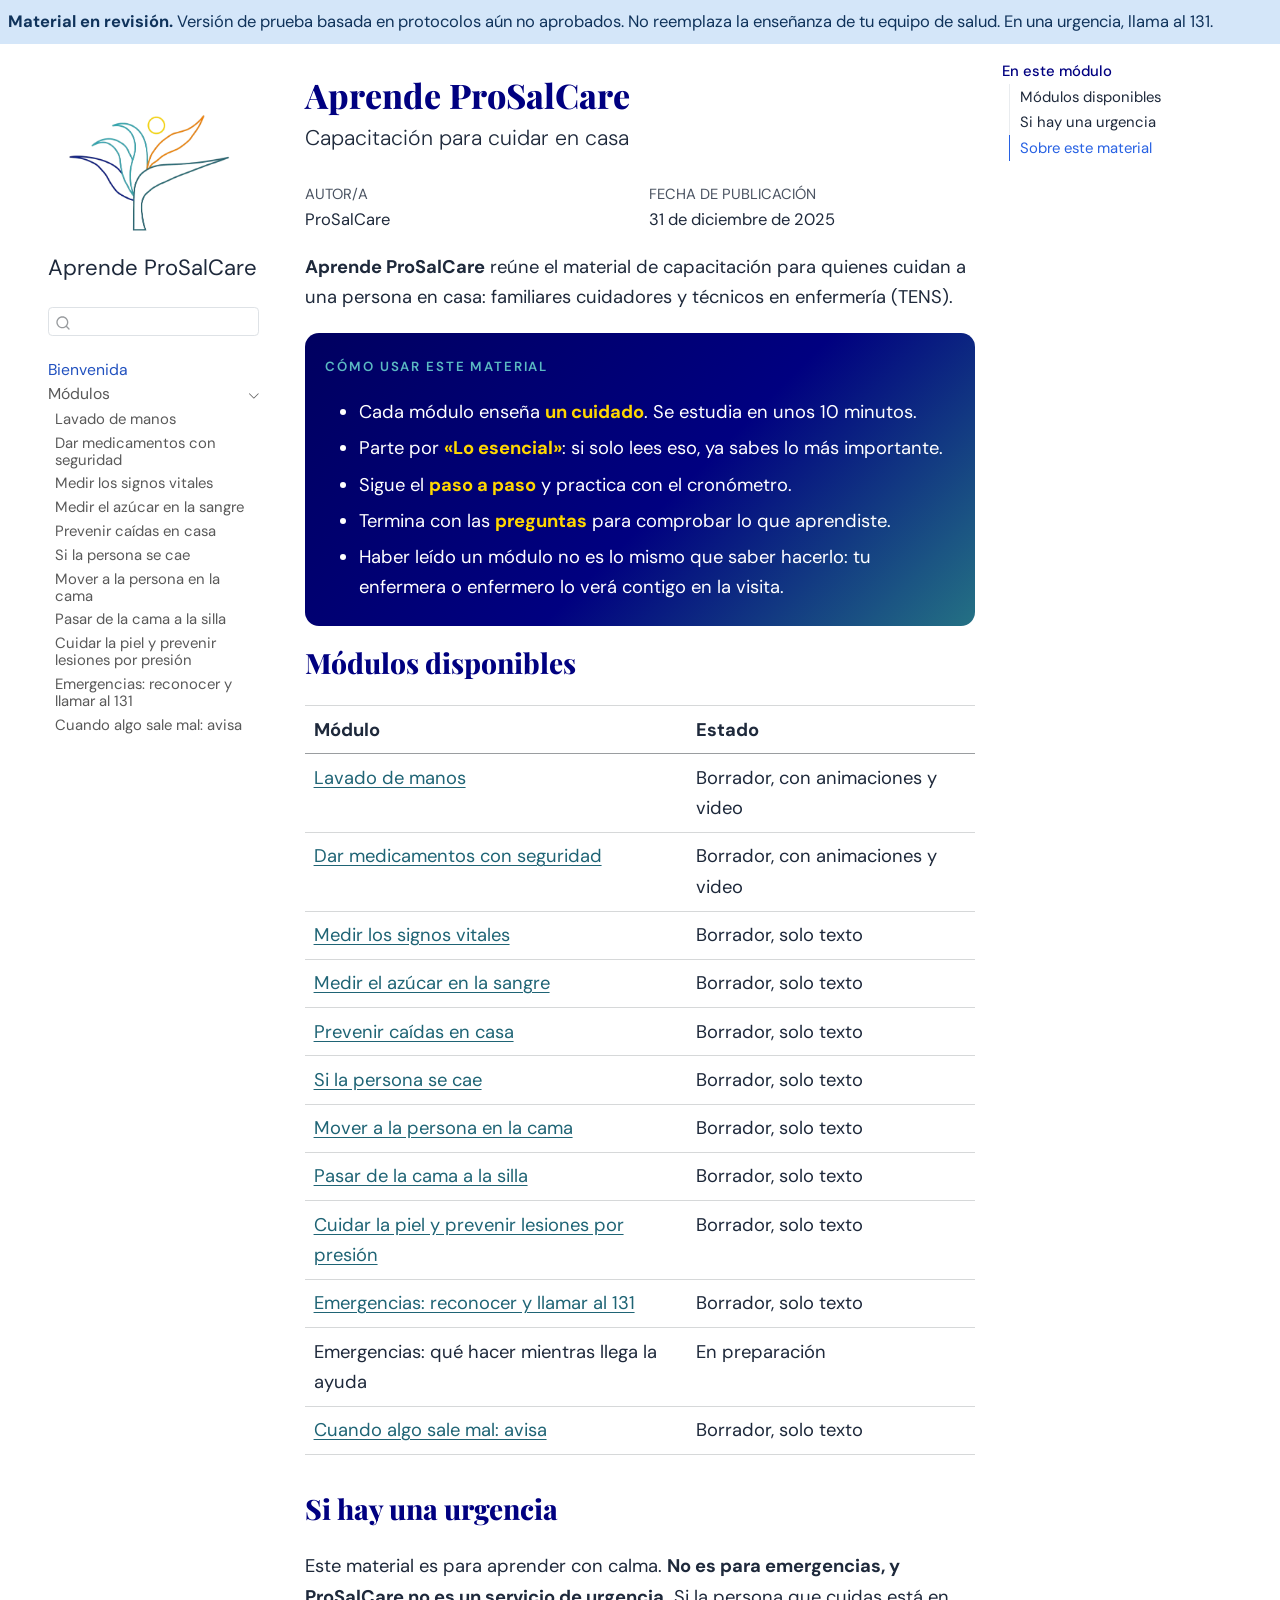
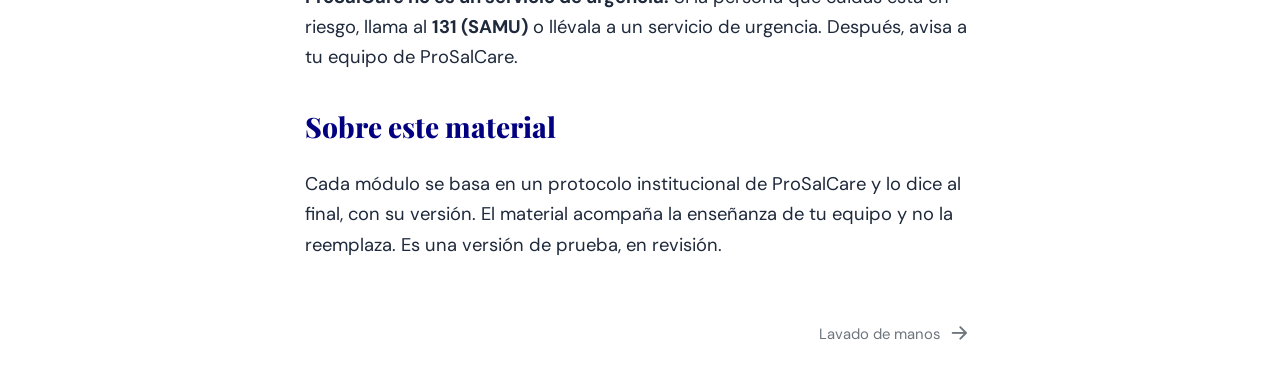
==== docs/index.html @ 7255e44d "Aprende ProSalCare: versión de prueba del sitio de capacitación Co-Authored-By: Claude Fable 5.2 <no" ====
<!DOCTYPE html>
<html xmlns="http://www.w3.org/1999/xhtml" lang="es" xml:lang="es"><head>

<meta charset="utf-8">
<meta name="generator" content="quarto-1.11.9">

<meta name="viewport" content="width=device-width, initial-scale=1.0, user-scalable=yes">

<meta name="author" content="ProSalCare">

<title>Aprende ProSalCare</title>
<style>
/* Default styles provided by pandoc.
** See https://pandoc.org/MANUAL.html#variables-for-html for config info.
*/
span.smallcaps{font-variant: small-caps;}
div.columns{display: flex; gap: 1.5em;}
div.column{flex: auto;}
@media screen {
div.columns{gap: min(4vw, 1.5em);}
div.column{overflow-x: auto;}
}
div.hanging-indent{margin-left: 1.5em; text-indent: -1.5em;}
ul.task-list{list-style: none;}
ul.task-list li input[type="checkbox"] {
  width: 0.8em;
  margin: 0 0.8em 0.2em -1em; /* quarto-specific, see https://github.com/quarto-dev/quarto-cli/issues/4556 */ 
  vertical-align: middle;
}
</style>


<script src="site_libs/quarto-nav/quarto-nav.js"></script>
<script src="site_libs/quarto-nav/headroom.min.js"></script>
<script src="site_libs/clipboard/clipboard.min.js"></script>
<script src="site_libs/quarto-search/autocomplete.umd.js"></script>
<script src="site_libs/quarto-search/fuse.min.js"></script>
<script src="site_libs/quarto-search/quarto-search.js"></script>
<meta name="quarto:offset" content="./">
<link href="./modulos/higiene-de-manos.html" rel="next">
<link href="./assets/logo-icon.png" rel="icon" type="image/png">
<script src="site_libs/quarto-html/quarto.js" type="module"></script>
<script src="site_libs/quarto-html/tabsets/tabsets.js" type="module"></script>
<script src="site_libs/quarto-html/scrollable-regions/scrollable-regions.js" type="module"></script>
<script src="site_libs/quarto-html/popper.min.js"></script>
<script src="site_libs/quarto-html/tippy.umd.min.js"></script>
<script src="site_libs/quarto-html/anchor.min.js"></script>
<link href="site_libs/quarto-html/tippy.css" rel="stylesheet">
<link href="site_libs/quarto-html/quarto-syntax-highlighting-63b5708e65d6cd79cd7618c58d0c21e7.css" rel="stylesheet" id="quarto-text-highlighting-styles">
<script src="site_libs/bootstrap/bootstrap.min.js"></script>
<link href="site_libs/bootstrap/bootstrap-icons.css" rel="stylesheet">
<link href="site_libs/bootstrap/bootstrap-01a495efc5497ac6e3f5457e7ed18e65.min.css" rel="stylesheet" append-hash="true" id="quarto-bootstrap" data-mode="light">
<script id="quarto-search-options" type="application/json">{
  "location": "sidebar",
  "copy-button": false,
  "collapse-after": 3,
  "panel-placement": "start",
  "type": "textbox",
  "limit": 50,
  "keyboard-shortcut": [
    "f",
    "/",
    "s"
  ],
  "show-item-context": false,
  "language": {
    "search-no-results-text": "No se han encontrado resultados",
    "search-matching-documents-text": "documentos encontrados",
    "search-copy-link-title": "Copiar el enlace en la búsqueda",
    "search-hide-matches-text": "Ocultar resultados adicionales",
    "search-more-match-text": "resultado adicional en este documento",
    "search-more-matches-text": "resultados adicionales en este documento",
    "search-clear-button-title": "Borrar",
    "search-text-placeholder": "",
    "search-detached-cancel-button-title": "Cancelar",
    "search-submit-button-title": "Enviar",
    "search-label": "Buscar"
  }
}</script>
<meta name="robots" content="noindex, nofollow">
<link rel="preconnect" href="https://fonts.googleapis.com">
<link rel="preconnect" href="https://fonts.gstatic.com" crossorigin="">
<link rel="stylesheet" href="https://fonts.googleapis.com/css2?family=DM+Sans:opsz,wght@9..40,400;9..40,500;9..40,600;9..40,700&amp;family=Playfair+Display:wght@700;800&amp;display=swap">


<link rel="stylesheet" href="assets/prosalcare.css">
</head>

<body class="nav-sidebar floating quarto-light"><a id="quarto-skip-link" class="visually-hidden-focusable" href="#quarto-document-content">Saltar al contenido principal</a>

<div id="quarto-search-results"></div>
  <header id="quarto-header" class="headroom fixed-top">
  <nav class="quarto-secondary-nav" aria-label="Barra de herramientas">
    <div class="container-fluid d-flex">
      <button type="button" class="quarto-btn-toggle btn" data-bs-toggle="collapse" role="button" data-bs-target=".quarto-sidebar-collapse-item" aria-controls="quarto-sidebar" aria-expanded="false" aria-label="Alternar barra lateral" onclick="if (window.quartoToggleHeadroom) { window.quartoToggleHeadroom(); }">
        <i class="bi bi-layout-text-sidebar-reverse"></i>
      </button>
        <nav class="quarto-page-breadcrumbs" aria-label="Hilo de Ariadna"><ol class="breadcrumb"><li class="breadcrumb-item"><a href="./index.html"><span class="chapter-title">Bienvenida</span></a></li></ol></nav>
        <a class="flex-grow-1" data-bs-toggle="collapse" data-bs-target=".quarto-sidebar-collapse-item" onclick="if (window.quartoToggleHeadroom) { window.quartoToggleHeadroom(); }">      
        </a>
      <button type="button" class="btn quarto-search-button" aria-label="Buscar" onclick="window.quartoOpenSearch();">
        <i class="bi bi-search"></i>
      </button>
    </div>
  </nav>
  <div id="quarto-announcement" data-announcement-id="cbdb576a64ece2369ca439e6d341a6ba" class="alert alert-primary hidden"><div class="quarto-announcement-content">
<p><strong>Material en revisión.</strong> Versión de prueba basada en protocolos aún no aprobados. No reemplaza la enseñanza de tu equipo de salud. En una urgencia, llama al 131.</p>
</div></div>
</header>
<!-- content -->
<div id="quarto-content" class="quarto-container page-columns page-rows-contents page-layout-article">
<!-- sidebar -->
  <nav id="quarto-sidebar" class="sidebar collapse collapse-horizontal quarto-sidebar-collapse-item sidebar-navigation floating overflow-auto" aria-label="Sitio web">
    <div class="pt-lg-2 mt-2 text-left sidebar-header sidebar-header-stacked">
      <a href="./index.html" class="sidebar-logo-link">
      <img src="./assets/logo-icon.png" alt="" class="sidebar-logo light-content py-0 d-lg-inline d-none">
      <img src="./assets/logo-icon.png" alt="" class="sidebar-logo dark-content py-0 d-lg-inline d-none">
      </a>
    <div class="sidebar-title mb-0 py-0">
      <a href="./">Aprende ProSalCare</a> 
    </div>
      </div>
        <div class="mt-2 flex-shrink-0 align-items-center">
        <div class="sidebar-search">
        <div id="quarto-search" class="" title="Buscar"></div>
        </div>
        </div>
    <div class="sidebar-menu-container"> 
    <ul class="list-unstyled mt-1">
        <li class="sidebar-item">
  <div class="sidebar-item-container"> 
  <a href="./index.html" class="sidebar-item-text sidebar-link active"><span class="chapter-title">Bienvenida</span></a>
  </div>
</li>
        <li class="sidebar-item sidebar-item-section">
      <div class="sidebar-item-container"> 
            <button type="button" class="sidebar-item-text sidebar-item-toggle sidebar-link text-start" data-bs-toggle="collapse" data-bs-target="#quarto-sidebar-section-1" aria-controls="quarto-sidebar-section-1" aria-expanded="true">
 <span class="menu-text" id="quarto-sidebar-section-1-label">Módulos</span><i class="bi bi-chevron-right" aria-hidden="true"></i></button>
      </div>
      <ul id="quarto-sidebar-section-1" aria-labelledby="quarto-sidebar-section-1-label" class="collapse list-unstyled sidebar-section depth1 show">  
          <li class="sidebar-item">
  <div class="sidebar-item-container"> 
  <a href="./modulos/higiene-de-manos.html" class="sidebar-item-text sidebar-link"><span class="chapter-title">Lavado de manos</span></a>
  </div>
</li>
          <li class="sidebar-item">
  <div class="sidebar-item-container"> 
  <a href="./modulos/medicamentos.html" class="sidebar-item-text sidebar-link"><span class="chapter-title">Dar medicamentos con seguridad</span></a>
  </div>
</li>
          <li class="sidebar-item">
  <div class="sidebar-item-container"> 
  <a href="./modulos/signos-vitales-1.html" class="sidebar-item-text sidebar-link"><span class="chapter-title">Medir los signos vitales</span></a>
  </div>
</li>
          <li class="sidebar-item">
  <div class="sidebar-item-container"> 
  <a href="./modulos/signos-vitales-2.html" class="sidebar-item-text sidebar-link"><span class="chapter-title">Medir el azúcar en la sangre</span></a>
  </div>
</li>
          <li class="sidebar-item">
  <div class="sidebar-item-container"> 
  <a href="./modulos/prevencion-de-caidas-1.html" class="sidebar-item-text sidebar-link"><span class="chapter-title">Prevenir caídas en casa</span></a>
  </div>
</li>
          <li class="sidebar-item">
  <div class="sidebar-item-container"> 
  <a href="./modulos/prevencion-de-caidas-2.html" class="sidebar-item-text sidebar-link"><span class="chapter-title">Si la persona se cae</span></a>
  </div>
</li>
          <li class="sidebar-item">
  <div class="sidebar-item-container"> 
  <a href="./modulos/movilizacion-y-transferencia-1.html" class="sidebar-item-text sidebar-link"><span class="chapter-title">Mover a la persona en la cama</span></a>
  </div>
</li>
          <li class="sidebar-item">
  <div class="sidebar-item-container"> 
  <a href="./modulos/movilizacion-y-transferencia-2.html" class="sidebar-item-text sidebar-link"><span class="chapter-title">Pasar de la cama a la silla</span></a>
  </div>
</li>
          <li class="sidebar-item">
  <div class="sidebar-item-container"> 
  <a href="./modulos/cuidado-de-la-piel.html" class="sidebar-item-text sidebar-link"><span class="chapter-title">Cuidar la piel y prevenir lesiones por presión</span></a>
  </div>
</li>
          <li class="sidebar-item">
  <div class="sidebar-item-container"> 
  <a href="./modulos/emergencia-y-rescate-1.html" class="sidebar-item-text sidebar-link"><span class="chapter-title">Emergencias: reconocer y llamar al 131</span></a>
  </div>
</li>
          <li class="sidebar-item">
  <div class="sidebar-item-container"> 
  <a href="./modulos/eventos-adversos.html" class="sidebar-item-text sidebar-link"><span class="chapter-title">Cuando algo sale mal: avisa</span></a>
  </div>
</li>
      </ul>
  </li>
    </ul>
    </div>
</nav>
<div id="quarto-sidebar-glass" class="quarto-sidebar-collapse-item" data-bs-toggle="collapse" data-bs-target=".quarto-sidebar-collapse-item"></div>
<!-- margin-sidebar -->
    <div id="quarto-margin-sidebar" class="sidebar margin-sidebar">
        <nav id="TOC" role="doc-toc" aria-labelledby="toc-title" class="toc-active">
    <h2 id="toc-title">En este módulo</h2>
   
  <ul class="collapse">
  <li><a href="#módulos-disponibles" id="toc-módulos-disponibles" class="nav-link active" data-scroll-target="#módulos-disponibles">Módulos disponibles</a></li>
  <li><a href="#si-hay-una-urgencia" id="toc-si-hay-una-urgencia" class="nav-link" data-scroll-target="#si-hay-una-urgencia">Si hay una urgencia</a></li>
  <li><a href="#sobre-este-material" id="toc-sobre-este-material" class="nav-link" data-scroll-target="#sobre-este-material">Sobre este material</a></li>
  </ul>
</nav>
    </div>
<!-- main -->
<main class="content" id="quarto-document-content" tabindex="-1">

<header id="title-block-header" class="quarto-title-block default">
<div class="quarto-title">
<h1 class="title">Aprende ProSalCare</h1>
<p class="subtitle lead">Capacitación para cuidar en casa</p>
</div>



<div class="quarto-title-meta">

    <div>
    <div class="quarto-title-meta-heading">Autor/a</div>
    <div class="quarto-title-meta-contents">
             <p>ProSalCare </p>
          </div>
  </div>
    
    <div>
    <div class="quarto-title-meta-heading">Fecha de publicación</div>
    <div class="quarto-title-meta-contents">
      <p class="date">31 de diciembre de 2025</p>
    </div>
  </div>
  
    
  </div>
  


</header>


<p><strong>Aprende ProSalCare</strong> reúne el material de capacitación para quienes cuidan a una persona en casa: familiares cuidadores y técnicos en enfermería (TENS).</p>
<div class="box esencial">
<p><span class="etiqueta">Cómo usar este material</span></p>
<ul>
<li>Cada módulo enseña <strong>un cuidado</strong>. Se estudia en unos 10 minutos.</li>
<li>Parte por <strong>«Lo esencial»</strong>: si solo lees eso, ya sabes lo más importante.</li>
<li>Sigue el <strong>paso a paso</strong> y practica con el cronómetro.</li>
<li>Termina con las <strong>preguntas</strong> para comprobar lo que aprendiste.</li>
<li>Haber leído un módulo no es lo mismo que saber hacerlo: tu enfermera o enfermero lo verá contigo en la visita.</li>
</ul>
</div>
<section id="módulos-disponibles" class="level2">
<h2 class="anchored" data-anchor-id="módulos-disponibles">Módulos disponibles</h2>
<table class="caption-top table">
<thead>
<tr class="header">
<th>Módulo</th>
<th>Estado</th>
</tr>
</thead>
<tbody>
<tr class="odd">
<td><a href="./modulos/higiene-de-manos.html">Lavado de manos</a></td>
<td>Borrador, con animaciones y video</td>
</tr>
<tr class="even">
<td><a href="./modulos/medicamentos.html">Dar medicamentos con seguridad</a></td>
<td>Borrador, con animaciones y video</td>
</tr>
<tr class="odd">
<td><a href="./modulos/signos-vitales-1.html">Medir los signos vitales</a></td>
<td>Borrador, solo texto</td>
</tr>
<tr class="even">
<td><a href="./modulos/signos-vitales-2.html">Medir el azúcar en la sangre</a></td>
<td>Borrador, solo texto</td>
</tr>
<tr class="odd">
<td><a href="./modulos/prevencion-de-caidas-1.html">Prevenir caídas en casa</a></td>
<td>Borrador, solo texto</td>
</tr>
<tr class="even">
<td><a href="./modulos/prevencion-de-caidas-2.html">Si la persona se cae</a></td>
<td>Borrador, solo texto</td>
</tr>
<tr class="odd">
<td><a href="./modulos/movilizacion-y-transferencia-1.html">Mover a la persona en la cama</a></td>
<td>Borrador, solo texto</td>
</tr>
<tr class="even">
<td><a href="./modulos/movilizacion-y-transferencia-2.html">Pasar de la cama a la silla</a></td>
<td>Borrador, solo texto</td>
</tr>
<tr class="odd">
<td><a href="./modulos/cuidado-de-la-piel.html">Cuidar la piel y prevenir lesiones por presión</a></td>
<td>Borrador, solo texto</td>
</tr>
<tr class="even">
<td><a href="./modulos/emergencia-y-rescate-1.html">Emergencias: reconocer y llamar al 131</a></td>
<td>Borrador, solo texto</td>
</tr>
<tr class="odd">
<td>Emergencias: qué hacer mientras llega la ayuda</td>
<td>En preparación</td>
</tr>
<tr class="even">
<td><a href="./modulos/eventos-adversos.html">Cuando algo sale mal: avisa</a></td>
<td>Borrador, solo texto</td>
</tr>
</tbody>
</table>
</section>
<section id="si-hay-una-urgencia" class="level2">
<h2 class="anchored" data-anchor-id="si-hay-una-urgencia">Si hay una urgencia</h2>
<p>Este material es para aprender con calma. <strong>No es para emergencias, y ProSalCare no es un servicio de urgencia.</strong> Si la persona que cuidas está en riesgo, llama al <strong>131 (SAMU)</strong> o llévala a un servicio de urgencia. Después, avisa a tu equipo de ProSalCare.</p>
</section>
<section id="sobre-este-material" class="level2">
<h2 class="anchored" data-anchor-id="sobre-este-material">Sobre este material</h2>
<p>Cada módulo se basa en un protocolo institucional de ProSalCare y lo dice al final, con su versión. El material acompaña la enseñanza de tu equipo y no la reemplaza. Es una versión de prueba, en revisión.</p>


</section>

</main> <!-- /main -->
<script id="quarto-html-after-body" type="application/javascript">
  window.document.addEventListener("DOMContentLoaded", function (event) {
    const icon = "";
    const anchorJS = new window.AnchorJS();
    anchorJS.options = {
      placement: 'right',
      icon: icon
    };
    anchorJS.add('.anchored');
    const isCodeAnnotation = (el) => {
      for (const clz of el.classList) {
        if (clz.startsWith('code-annotation-')) {                     
          return true;
        }
      }
      return false;
    }
    const onCopySuccess = function(e) {
      // button target
      const button = e.trigger;
      // don't keep focus
      button.blur();
      // flash "checked"
      button.classList.add('code-copy-button-checked');
      var currentTitle = button.getAttribute("title");
      button.setAttribute("title", "Copiado");
      let tooltip;
      if (window.bootstrap) {
        button.setAttribute("data-bs-toggle", "tooltip");
        button.setAttribute("data-bs-placement", "left");
        button.setAttribute("data-bs-title", "Copiado");
        tooltip = new bootstrap.Tooltip(button, 
          { trigger: "manual", 
            customClass: "code-copy-button-tooltip",
            offset: [0, -8]});
        tooltip.show();    
      }
      setTimeout(function() {
        if (tooltip) {
          tooltip.hide();
          button.removeAttribute("data-bs-title");
          button.removeAttribute("data-bs-toggle");
          button.removeAttribute("data-bs-placement");
        }
        button.setAttribute("title", currentTitle);
        button.classList.remove('code-copy-button-checked');
      }, 1000);
      // clear code selection
      e.clearSelection();
    }
    const getTextToCopy = function(trigger) {
      const outerScaffold = trigger.parentElement.cloneNode(true);
      const codeEl = outerScaffold.querySelector('code');
      for (const childEl of codeEl.children) {
        if (isCodeAnnotation(childEl)) {
          childEl.remove();
        }
      }
      return codeEl.innerText;
    }
    const clipboard = new window.ClipboardJS('.code-copy-button:not([data-in-quarto-modal])', {
      text: getTextToCopy
    });
    clipboard.on('success', onCopySuccess);
    if (window.document.getElementById('quarto-embedded-source-code-modal')) {
      const clipboardModal = new window.ClipboardJS('.code-copy-button[data-in-quarto-modal]', {
        text: getTextToCopy,
        container: window.document.getElementById('quarto-embedded-source-code-modal')
      });
      clipboardModal.on('success', onCopySuccess);
    }
      var localhostRegex = new RegExp(/^(?:http|https):\/\/localhost\:?[0-9]*\//);
      var mailtoRegex = new RegExp(/^mailto:/);
        var filterRegex = new RegExp('/' + window.location.host + '/');
      const newWindowLabel = "(opens in a new tab)";
      const newWindowNoteId = "quarto-ext-newwindow-label";
      // Links reference one hidden label through aria-describedby, so the
      // announcement never changes their accessible name.
      var describeNewWindow = (link) => {
        if (!window.document.getElementById(newWindowNoteId)) {
          var newWindowNote = window.document.createElement("span");
          newWindowNote.id = newWindowNoteId;
          newWindowNote.hidden = true;
          newWindowNote.textContent = newWindowLabel;
          window.document.body.appendChild(newWindowNote);
        }
        var describedBy = (link.getAttribute("aria-describedby") || "").split(/\s+/).filter(Boolean);
        if (!describedBy.includes(newWindowNoteId)) {
          describedBy.push(newWindowNoteId);
          link.setAttribute("aria-describedby", describedBy.join(" "));
        }
      }
      var isInternal = (href) => {
          return filterRegex.test(href) || localhostRegex.test(href) || mailtoRegex.test(href);
      }
      // Inspect non-navigation links and adorn them if external
      window.quartoDecorateExternalLinks = function (root) {
     var links = (root || window.document).querySelectorAll('a[href]:not(.nav-link):not(.navbar-brand):not(.toc-action):not(.sidebar-link):not(.sidebar-item-toggle):not(.pagination-link):not(.no-external):not([aria-hidden]):not(.dropdown-item):not(.quarto-navigation-tool):not(.about-link)');
      for (var i=0; i<links.length; i++) {
        const link = links[i];
        if (!isInternal(link.href)) {
          // undo the damage that might have been done by quarto-nav.js in the case of
          // links that we want to consider external
          if (link.dataset.originalHref !== undefined) {
            link.href = link.dataset.originalHref;
          }
            // target, if specified
            link.setAttribute("target", "_blank");
            if (link.getAttribute("rel") === null) {
              link.setAttribute("rel", "noopener");
            }
            describeNewWindow(link);
          if (!link.classList.contains('no-external-icon')) {
          }
        }
      }
      };
      window.quartoDecorateExternalLinks(window.document);
    // Esc closes the popup (WCAG 1.4.13) and focus leaving both trigger and
    // popup closes it (WCAG 2.4.11); tippy handles neither for interactive popups.
    const hideOnEscAndFocusOut = {
      name: 'hideOnEscAndFocusOut',
      defaultValue: true,
      fn(instance) {
        const dismiss = () => {
          // A show scheduled by the trigger delay would otherwise reopen it
          instance.clearDelayTimeouts();
          instance.hide();
        };
        const onKeyDown = (event) => {
          if (event.key !== 'Escape') {
            return;
          }
          // Keep Esc from also reaching page handlers (e.g. reveal.js overview),
          // except an open reveal.js slide menu, which Esc should close too.
          // The menu handles keys only when its keyboard option is on.
          const menuHandlesEsc = window.Reveal?.getPlugin?.('menu')?.isOpen() &&
            window.Reveal.getConfig().menu?.keyboard !== false;
          if (!menuHandlesEsc) {
            event.stopPropagation();
          }
          if (instance.popper.contains(window.document.activeElement)) {
            // Disabled while refocusing so the focus trigger does not reopen it
            instance.disable();
            instance.reference.focus();
            instance.enable();
          }
          dismiss();
        };
        const onFocusOut = (event) => {
          const target = event.relatedTarget;
          if (target && !instance.reference.contains(target) &&
              !instance.popper.contains(target)) {
            dismiss();
          }
        };
        // On the trigger too: a click trigger (code-annotations: select) has no
        // blur handling. Attached for the instance's lifetime so leaving the
        // trigger also cancels a show still pending on the trigger delay.
        instance.reference.addEventListener('focusout', onFocusOut);
        return {
          onShow() {
            window.document.addEventListener('keydown', onKeyDown, true);
            instance.popper.addEventListener('focusout', onFocusOut);
          },
          onHide() {
            window.document.removeEventListener('keydown', onKeyDown, true);
            instance.popper.removeEventListener('focusout', onFocusOut);
          },
          onDestroy() {
            instance.reference.removeEventListener('focusout', onFocusOut);
          },
        };
      },
    };
    function tippyHover(el, contentFn, onTriggerFn, onUntriggerFn) {
      const config = {
        allowHTML: true,
        maxWidth: 500,
        delay: 100,
        arrow: false,
        appendTo: function(el) {
            return el.parentElement;
        },
        interactive: true,
        interactiveBorder: 10,
        theme: 'quarto',
        placement: 'bottom-start',
        plugins: [hideOnEscAndFocusOut],
      };
      if (contentFn) {
        config.content = contentFn;
      }
      if (onTriggerFn) {
        config.onTrigger = onTriggerFn;
      }
      if (onUntriggerFn) {
        config.onUntrigger = onUntriggerFn;
      }
      window.tippy(el, config); 
    }
    const noterefs = window.document.querySelectorAll('a[role="doc-noteref"]');
    for (var i=0; i<noterefs.length; i++) {
      const ref = noterefs[i];
      tippyHover(ref, function() {
        // use id or data attribute instead here
        let href = ref.getAttribute('data-footnote-href') || ref.getAttribute('href');
        try { href = new URL(href).hash; } catch {}
        const id = href.replace(/^#\/?/, "");
        const note = window.document.getElementById(id);
        if (note) {
          return note.innerHTML;
        } else {
          return "";
        }
      });
    }
    const xrefs = window.document.querySelectorAll('a.quarto-xref');
    const processXRef = (id, note) => {
      // Strip column container classes
      const stripColumnClz = (el) => {
        el.classList.remove("page-full", "page-columns");
        if (el.children) {
          for (const child of el.children) {
            stripColumnClz(child);
          }
        }
      }
      stripColumnClz(note)
      if (id === null || id.startsWith('sec-')) {
        // Special case sections, only their first couple elements
        const container = document.createElement("div");
        if (note.children && note.children.length > 2) {
          container.appendChild(note.children[0].cloneNode(true));
          for (let i = 1; i < note.children.length; i++) {
            const child = note.children[i];
            if (child.tagName === "P" && child.innerText === "") {
              continue;
            } else {
              container.appendChild(child.cloneNode(true));
              break;
            }
          }
          if (window.Quarto?.typesetMath) {
            window.Quarto.typesetMath(container);
          }
          return container.innerHTML
        } else {
          if (window.Quarto?.typesetMath) {
            window.Quarto.typesetMath(note);
          }
          return note.innerHTML;
        }
      } else {
        // Remove any anchor links if they are present
        const anchorLink = note.querySelector('a.anchorjs-link');
        if (anchorLink) {
          anchorLink.remove();
        }
        if (window.Quarto?.typesetMath) {
          window.Quarto.typesetMath(note);
        }
        if (note.classList.contains("callout")) {
          return note.outerHTML;
        } else {
          return note.innerHTML;
        }
      }
    }
    for (var i=0; i<xrefs.length; i++) {
      const xref = xrefs[i];
      tippyHover(xref, undefined, function(instance) {
        instance.disable();
        let url = xref.getAttribute('href');
        let hash = undefined; 
        if (url.startsWith('#')) {
          hash = url;
        } else {
          try { hash = new URL(url).hash; } catch {}
        }
        if (hash) {
          const id = hash.replace(/^#\/?/, "");
          const note = window.document.getElementById(id);
          if (note !== null) {
            try {
              const html = processXRef(id, note.cloneNode(true));
              instance.setContent(html);
            } finally {
              instance.enable();
              instance.show();
            }
          } else {
            // See if we can fetch this
            fetch(url.split('#')[0])
            .then(res => res.text())
            .then(html => {
              const parser = new DOMParser();
              const htmlDoc = parser.parseFromString(html, "text/html");
              const note = htmlDoc.getElementById(id);
              if (note !== null) {
                const html = processXRef(id, note);
                instance.setContent(html);
              } 
            }).finally(() => {
              instance.enable();
              instance.show();
            });
          }
        } else {
          // See if we can fetch a full url (with no hash to target)
          // This is a special case and we should probably do some content thinning / targeting
          fetch(url)
          .then(res => res.text())
          .then(html => {
            const parser = new DOMParser();
            const htmlDoc = parser.parseFromString(html, "text/html");
            const note = htmlDoc.querySelector('main.content');
            if (note !== null) {
              // This should only happen for chapter cross references
              // (since there is no id in the URL)
              // remove the first header
              if (note.children.length > 0 && note.children[0].tagName === "HEADER") {
                note.children[0].remove();
              }
              const html = processXRef(null, note);
              instance.setContent(html);
            } 
          }).finally(() => {
            instance.enable();
            instance.show();
          });
        }
      }, function(instance) {
      });
    }
        let selectedAnnoteEl;
        const selectorForAnnotation = ( cell, annotation) => {
          let cellAttr = 'data-code-cell="' + cell + '"';
          let lineAttr = 'data-code-annotation="' +  annotation + '"';
          const selector = 'span[' + cellAttr + '][' + lineAttr + ']';
          return selector;
        }
        const selectCodeLines = (annoteEl) => {
          const doc = window.document;
          const targetCell = annoteEl.getAttribute("data-target-cell");
          const targetAnnotation = annoteEl.getAttribute("data-target-annotation");
          const annoteSpan = window.document.querySelector(selectorForAnnotation(targetCell, targetAnnotation));
          const lines = annoteSpan.getAttribute("data-code-lines").split(",");
          const lineIds = lines.map((line) => {
            return targetCell + "-" + line;
          })
          // Each band is positioned against its own containing block, which is
          // not the offsetParent of the lines, so place it from client rects.
          const placeBand = (band, firstEl, lastEl, codeBlock) => {
            const container = band.offsetParent;
            if (container === null) {
              return;
            }
            const containerRect = container.getBoundingClientRect();
            // Reveal.js scales slides with a transform, so convert client
            // pixels back to the CSS pixels of the container.
            const scale = containerRect.height / container.offsetHeight || 1;
            const firstRect = firstEl.getBoundingClientRect();
            const lastRect = lastEl.getBoundingClientRect();
            const top = (firstRect.top - containerRect.top) / scale - container.clientTop + container.scrollTop;
            const height = (lastRect.bottom - firstRect.top) / scale;
            band.style.top = top - 2 + "px";
            band.style.height = height + 4 + "px";
            if (codeBlock) {
              // Without the copy button wrapper, the containing block is wider
              // than the code block, so span the code block explicitly.
              const blockRect = codeBlock.getBoundingClientRect();
              band.style.left = (blockRect.left - containerRect.left) / scale - container.clientLeft + container.scrollLeft + "px";
              band.style.width = blockRect.width / scale + "px";
            }
          };
          if (lineIds.length > 0) {
            const el = window.document.getElementById(lineIds[0]);
            const lastEl = window.document.getElementById(lineIds[lineIds.length - 1]);
            const parent = el.parentElement.parentElement;
            // cook up a div (if necessary) and position it
            let div = window.document.getElementById("code-annotation-line-highlight");
            if (div === null) {
              div = window.document.createElement("div");
              div.setAttribute("id", "code-annotation-line-highlight");
              div.style.position = 'absolute';
              parent.appendChild(div);
            }
            placeBand(div, el, lastEl, parent.closest("div.sourceCode") || parent);
            let gutterDiv = window.document.getElementById("code-annotation-line-highlight-gutter");
            if (gutterDiv === null) {
              gutterDiv = window.document.createElement("div");
              gutterDiv.setAttribute("id", "code-annotation-line-highlight-gutter");
              gutterDiv.style.position = 'absolute';
              const codeCell = window.document.getElementById(targetCell);
              const gutter = codeCell.querySelector('.code-annotation-gutter');
              gutter.appendChild(gutterDiv);
            }
            placeBand(gutterDiv, el, lastEl);
            selectedAnnoteEl = annoteEl;
          }
        };
        const unselectCodeLines = () => {
          const elementsIds = ["code-annotation-line-highlight", "code-annotation-line-highlight-gutter"];
          elementsIds.forEach((elId) => {
            const div = window.document.getElementById(elId);
            if (div) {
              div.remove();
            }
          });
          selectedAnnoteEl = undefined;
        };
          // Handle positioning of the toggle
      window.addEventListener(
        "resize",
        throttle(() => {
          elRect = undefined;
          if (selectedAnnoteEl) {
            selectCodeLines(selectedAnnoteEl);
          }
        }, 10)
      );
      function throttle(fn, ms) {
      let throttle = false;
      let timer;
        return (...args) => {
          if(!throttle) { // first call gets through
              fn.apply(this, args);
              throttle = true;
          } else { // all the others get throttled
              if(timer) clearTimeout(timer); // cancel #2
              timer = setTimeout(() => {
                fn.apply(this, args);
                timer = throttle = false;
              }, ms);
          }
        };
      }
        // Attach click handler to the DT
        const annoteDls = window.document.querySelectorAll('dt[data-target-cell]');
        for (const annoteDlNode of annoteDls) {
          annoteDlNode.addEventListener('click', (event) => {
            const clickedEl = event.target;
            if (clickedEl !== selectedAnnoteEl) {
              unselectCodeLines();
              const activeEl = window.document.querySelector('dt[data-target-cell].code-annotation-active');
              if (activeEl) {
                activeEl.classList.remove('code-annotation-active');
              }
              selectCodeLines(clickedEl);
              clickedEl.classList.add('code-annotation-active');
            } else {
              // Unselect the line
              unselectCodeLines();
              clickedEl.classList.remove('code-annotation-active');
            }
          });
        }
    const findCites = (el) => {
      const parentEl = el.parentElement;
      if (parentEl) {
        const cites = parentEl.dataset.cites;
        if (cites) {
          return {
            el,
            cites: cites.split(' ')
          };
        } else {
          return findCites(el.parentElement)
        }
      } else {
        return undefined;
      }
    };
    var bibliorefs = window.document.querySelectorAll('a[role="doc-biblioref"]');
    for (var i=0; i<bibliorefs.length; i++) {
      const ref = bibliorefs[i];
      const citeInfo = findCites(ref);
      if (citeInfo) {
        tippyHover(citeInfo.el, function() {
          var popup = window.document.createElement('div');
          citeInfo.cites.forEach(function(cite) {
            var citeDiv = window.document.createElement('div');
            citeDiv.classList.add('hanging-indent');
            citeDiv.classList.add('csl-entry');
            var biblioDiv = window.document.getElementById('ref-' + cite);
            if (biblioDiv) {
              citeDiv.innerHTML = biblioDiv.innerHTML;
            }
            popup.appendChild(citeDiv);
          });
          return popup.innerHTML;
        });
      }
    }
  });
  </script>
  <script type="application/javascript">
  window.quartoScrollableRegionsLabels = {"code":"Código desplazable","output":"Salida desplazable"};
  </script>
<nav class="page-navigation" aria-label="Página">
  <div class="nav-page nav-page-previous">
  </div>
  <div class="nav-page nav-page-next">
      <a href="./modulos/higiene-de-manos.html" class="pagination-link" aria-label="Lavado de manos">
        <span class="nav-page-text"><span class="chapter-title">Lavado de manos</span></span> <i class="bi bi-arrow-right-short"></i>
      </a>
  </div>
</nav>
</div> <!-- /content -->
<script>
/* Interactivos de los módulos: cronómetro de práctica y autoevaluación. Sin dependencias ni datos enviados a ningún servidor. */
(function () {
  // Animaciones de los pasos: se reproducen solo mientras están a la vista
  var vids = document.querySelectorAll("video.paso-vid");
  if ("IntersectionObserver" in window && !(window.matchMedia && matchMedia("(prefers-reduced-motion: reduce)").matches)) {
    var io = new IntersectionObserver(function (es) { es.forEach(function (e) { if (e.isIntersecting) { var pr = e.target.play(); if (pr && pr.catch) pr.catch(function () {}); } else e.target.pause(); }); }, { threshold: 0.4 });
    vids.forEach(function (v) { io.observe(v); });
  } else vids.forEach(function (v) { v.controls = true; });
  // Cronómetro: <div class="practica" data-pasos='[["Texto del paso", segundos], ...]'>
  document.querySelectorAll(".practica").forEach(function (box) {
    var pasos = JSON.parse(box.getAttribute("data-pasos") || "[]");
    var total = pasos.reduce(function (a, p) { return a + p[1]; }, 0);
    box.innerHTML = '<div class="ahora" aria-live="polite">Practica con el cronómetro: te guía paso a paso.</div>' +
      '<div class="barra" aria-hidden="true"><i></i></div><div class="seg">0 de ' + total + ' segundos</div>' +
      '<button type="button">Comenzar</button>';
    var ahora = box.querySelector(".ahora"), barra = box.querySelector(".barra i"), seg = box.querySelector(".seg"), btn = box.querySelector("button");
    var timer = null, t0 = 0;
    function parar(msg) { clearInterval(timer); timer = null; btn.textContent = "Repetir"; if (msg) ahora.textContent = msg; }
    function tick() {
      var t = (Date.now() - t0) / 1000, acc = 0, i;
      if (t >= total) { barra.style.width = "100%"; seg.textContent = total + " de " + total + " segundos"; parar("Listo. Así de largo es un buen lavado."); return; }
      for (i = 0; i < pasos.length; i++) { if (t < acc + pasos[i][1]) break; acc += pasos[i][1]; }
      ahora.textContent = (i + 1) + ". " + pasos[i][0];
      barra.style.width = (100 * t / total) + "%"; seg.textContent = Math.floor(t) + " de " + total + " segundos";
    }
    btn.addEventListener("click", function () {
      if (timer) { parar("Pausado. Puedes repetir cuando quieras."); return; }
      t0 = Date.now(); btn.textContent = "Detener"; tick(); timer = setInterval(tick, 200);
    });
  });
  // Autoevaluación: <div class="quiz"> con <fieldset data-ok="índice" data-por="explicación">
  document.querySelectorAll(".quiz fieldset").forEach(function (fs, n) {
    var ok = parseInt(fs.getAttribute("data-ok"), 10), por = fs.getAttribute("data-por") || "";
    var out = document.createElement("div"); out.className = "resp"; out.hidden = true; out.setAttribute("aria-live", "polite"); fs.appendChild(out);
    fs.querySelectorAll("input").forEach(function (inp, i) {
      inp.name = "q" + n; inp.id = "q" + n + "-" + i;
      inp.addEventListener("change", function () {
        out.hidden = false; out.className = "resp " + (i === ok ? "ok" : "no");
        out.textContent = (i === ok ? "Correcto. " : "Todavía no. ") + por;
      });
    });
  });
})();
</script>




</body></html>
---- docs/site_libs/quarto-html/tippy.css ----
.tippy-box[data-animation=fade][data-state=hidden]{opacity:0}[data-tippy-root]{max-width:calc(100vw - 10px)}.tippy-box{position:relative;background-color:#333;color:#fff;border-radius:4px;font-size:14px;line-height:1.4;white-space:normal;outline:0;transition-property:transform,visibility,opacity}.tippy-box[data-placement^=top]>.tippy-arrow{bottom:0}.tippy-box[data-placement^=top]>.tippy-arrow:before{bottom:-7px;left:0;border-width:8px 8px 0;border-top-color:initial;transform-origin:center top}.tippy-box[data-placement^=bottom]>.tippy-arrow{top:0}.tippy-box[data-placement^=bottom]>.tippy-arrow:before{top:-7px;left:0;border-width:0 8px 8px;border-bottom-color:initial;transform-origin:center bottom}.tippy-box[data-placement^=left]>.tippy-arrow{right:0}.tippy-box[data-placement^=left]>.tippy-arrow:before{border-width:8px 0 8px 8px;border-left-color:initial;right:-7px;transform-origin:center left}.tippy-box[data-placement^=right]>.tippy-arrow{left:0}.tippy-box[data-placement^=right]>.tippy-arrow:before{left:-7px;border-width:8px 8px 8px 0;border-right-color:initial;transform-origin:center right}.tippy-box[data-inertia][data-state=visible]{transition-timing-function:cubic-bezier(.54,1.5,.38,1.11)}.tippy-arrow{width:16px;height:16px;color:#333}.tippy-arrow:before{content:"";position:absolute;border-color:transparent;border-style:solid}.tippy-content{position:relative;padding:5px 9px;z-index:1}
---- docs/site_libs/quarto-html/quarto-syntax-highlighting-63b5708e65d6cd79cd7618c58d0c21e7.css ----
/* quarto syntax highlight colors */
:root {
  --quarto-hl-ot-color: #003B4F;
  --quarto-hl-at-color: #657422;
  --quarto-hl-ss-color: #20794D;
  --quarto-hl-an-color: #5E5E5E;
  --quarto-hl-fu-color: #4758AB;
  --quarto-hl-st-color: #20794D;
  --quarto-hl-cf-color: #003B4F;
  --quarto-hl-op-color: #5E5E5E;
  --quarto-hl-er-color: #AD0000;
  --quarto-hl-bn-color: #AD0000;
  --quarto-hl-al-color: #AD0000;
  --quarto-hl-va-color: #111111;
  --quarto-hl-bu-color: inherit;
  --quarto-hl-ex-color: inherit;
  --quarto-hl-pp-color: #AD0000;
  --quarto-hl-in-color: #5E5E5E;
  --quarto-hl-vs-color: #20794D;
  --quarto-hl-wa-color: #5E5E5E;
  --quarto-hl-do-color: #5E5E5E;
  --quarto-hl-im-color: #00769E;
  --quarto-hl-ch-color: #20794D;
  --quarto-hl-dt-color: #AD0000;
  --quarto-hl-fl-color: #AD0000;
  --quarto-hl-co-color: #5E5E5E;
  --quarto-hl-cv-color: #5E5E5E;
  --quarto-hl-cn-color: #8f5902;
  --quarto-hl-sc-color: #5E5E5E;
  --quarto-hl-dv-color: #AD0000;
  --quarto-hl-kw-color: #003B4F;
}

/* other quarto variables */
:root {
  --quarto-font-monospace: SFMono-Regular, Menlo, Monaco, Consolas, "Liberation Mono", "Courier New", monospace;
}

/* syntax highlight based on Pandoc's rules */
pre > code.sourceCode > span {
  color: #003B4F;
}

code.sourceCode > span {
  color: #003B4F;
}

div.sourceCode,
div.sourceCode pre.sourceCode {
  color: #003B4F;
}

/* Normal */
code span {
  color: #003B4F;
}

/* Alert */
code span.al {
  color: #AD0000;
  font-style: inherit;
}

/* Annotation */
code span.an {
  color: #5E5E5E;
  font-style: inherit;
}

/* Attribute */
code span.at {
  color: #657422;
  font-style: inherit;
}

/* BaseN */
code span.bn {
  color: #AD0000;
  font-style: inherit;
}

/* BuiltIn */
code span.bu {
  font-style: inherit;
}

/* ControlFlow */
code span.cf {
  color: #003B4F;
  font-weight: bold;
  font-style: inherit;
}

/* Char */
code span.ch {
  color: #20794D;
  font-style: inherit;
}

/* Constant */
code span.cn {
  color: #8f5902;
  font-style: inherit;
}

/* Comment */
code span.co {
  color: #5E5E5E;
  font-style: inherit;
}

/* CommentVar */
code span.cv {
  color: #5E5E5E;
  font-style: italic;
}

/* Documentation */
code span.do {
  color: #5E5E5E;
  font-style: italic;
}

/* DataType */
code span.dt {
  color: #AD0000;
  font-style: inherit;
}

/* DecVal */
code span.dv {
  color: #AD0000;
  font-style: inherit;
}

/* Error */
code span.er {
  color: #AD0000;
  font-style: inherit;
}

/* Extension */
code span.ex {
  font-style: inherit;
}

/* Float */
code span.fl {
  color: #AD0000;
  font-style: inherit;
}

/* Function */
code span.fu {
  color: #4758AB;
  font-style: inherit;
}

/* Import */
code span.im {
  color: #00769E;
  font-style: inherit;
}

/* Information */
code span.in {
  color: #5E5E5E;
  font-style: inherit;
}

/* Keyword */
code span.kw {
  color: #003B4F;
  font-weight: bold;
  font-style: inherit;
}

/* Operator */
code span.op {
  color: #5E5E5E;
  font-style: inherit;
}

/* Other */
code span.ot {
  color: #003B4F;
  font-style: inherit;
}

/* Preprocessor */
code span.pp {
  color: #AD0000;
  font-style: inherit;
}

/* SpecialChar */
code span.sc {
  color: #5E5E5E;
  font-style: inherit;
}

/* SpecialString */
code span.ss {
  color: #20794D;
  font-style: inherit;
}

/* String */
code span.st {
  color: #20794D;
  font-style: inherit;
}

/* Variable */
code span.va {
  color: #111111;
  font-style: inherit;
}

/* VerbatimString */
code span.vs {
  color: #20794D;
  font-style: inherit;
}

/* Warning */
code span.wa {
  color: #5E5E5E;
  font-style: italic;
}

.prevent-inlining {
  content: "</";
}

/*# sourceMappingURL=054cc16b9e9817627be6994582d2ffb5.css.map */
---- docs/assets/prosalcare.css ----
/* Estilo base de marca (Manual de Marca ProSalCare). La estética definitiva se decide después del MVP. */
:root {
  --psc-navy: #000080; --psc-teal: #247184; --psc-aqua: #5BB9C2; --psc-orange: #F68B1F;
  --psc-slate: #1E293B; --psc-cream: #FFF8F0; --psc-teal-ink: #1F6475;
}
body { font-family: "DM Sans", Arial, Helvetica, sans-serif; color: var(--psc-slate); background: #fff; font-size: 1.08rem; line-height: 1.65; }
h1, h2, h3, .title { font-family: "Playfair Display", Georgia, serif; color: var(--psc-navy); font-weight: 800; }
h2 { border-bottom: 0; margin-top: 2.2rem; }
a { color: var(--psc-teal-ink); }
.sidebar-title, .sidebar-item-text { font-family: "DM Sans", Arial, sans-serif; }
#quarto-content { background: transparent; }

/* Cajas */
.box { border-radius: 14px; padding: 1rem 1.2rem; margin: 1.2rem 0; background: #F7F9FB; border: 1px solid rgba(30,41,59,.12); }
.box > :last-child { margin-bottom: 0; }
.box.esencial { background: linear-gradient(135deg, #000060, #000080 55%, #247184); color: #fff; border: 0; }
.box.esencial strong { color: #FFD700; }
.box.esencial li { margin-bottom: .35rem; }
.box.avisar { border-left: 8px solid var(--psc-orange); }
.box.nunca { border-left: 8px solid var(--psc-navy); background: #F3F4FA; }
.box.tens { border-left: 8px solid var(--psc-teal); background: #EAF4F5; }
.box.pendiente { border: 2px dashed var(--psc-aqua); background: transparent; color: #5A6678; text-align: center; }
.etiqueta { font: 600 .78rem/1 "DM Sans", Arial, sans-serif; letter-spacing: .14em; text-transform: uppercase; color: var(--psc-teal-ink); }
.box.esencial .etiqueta { color: var(--psc-aqua); }

/* Pasos */
ol.pasos { list-style: none; counter-reset: paso; padding: 0; display: grid; gap: .7rem; }
ol.pasos > li { counter-increment: paso; position: relative; min-height: 4.2rem; background: #fff; border: 1px solid rgba(30,41,59,.12); border-radius: 14px; padding: 1.25rem 1rem 1.1rem 4.6rem; }
ol.pasos > li::before { content: counter(paso); position: absolute; left: 1rem; top: .8rem; font: 800 1.5rem/2.6rem "Playfair Display", Georgia, serif; width: 2.6rem; height: 2.6rem; text-align: center; border-radius: 50%; background: var(--psc-navy); color: #fff; }

.paso-txt { display: block; }
.paso-vid { display: block; width: min(100%, 300px); aspect-ratio: 1; margin-top: .7rem; border-radius: 12px; background: #fff; }
@media (min-width: 700px) { ol.pasos > li:has(.paso-vid) { display: grid; grid-template-columns: 1fr 220px; gap: 1rem; align-items: center; } .paso-vid { margin-top: 0; width: 220px; } }

.modulo-vid { display: block; width: min(100%, 560px); aspect-ratio: 1; border-radius: 14px; border: 1px solid rgba(30,41,59,.12); background: #fff; margin: 1.2rem 0 .4rem; }

/* Cronómetro de práctica */
.practica { background: #fff; border: 1px solid rgba(30,41,59,.12); border-radius: 14px; padding: 1.1rem 1.2rem; display: grid; gap: .8rem; }
.practica button, .quiz button { font: 600 1rem "DM Sans", Arial, sans-serif; border: 0; border-radius: 10px; padding: .65rem 1.1rem; background: var(--psc-navy); color: #fff; cursor: pointer; justify-self: start; }
.practica button:focus-visible, .quiz button:focus-visible { outline: 3px solid var(--psc-orange); outline-offset: 2px; }
.practica .ahora { font: 800 1.5rem/1.2 "Playfair Display", Georgia, serif; color: var(--psc-navy); min-height: 2.4em; }
.practica .barra { height: 12px; border-radius: 12px; background: #EAF4F5; overflow: hidden; }
.practica .barra i { display: block; height: 100%; width: 0; background: linear-gradient(90deg, #247184, #5BB9C2); }
.practica .seg { font-variant-numeric: tabular-nums; color: #5A6678; }

/* Autoevaluación */
.quiz { display: grid; gap: 1rem; }
.quiz fieldset { border: 1px solid rgba(30,41,59,.12); border-radius: 14px; background: #fff; padding: .9rem 1.1rem; margin: 0; }
.quiz legend { float: none; width: auto; font: 600 1.02rem "DM Sans", Arial, sans-serif; padding: 0 .4rem; margin: 0; color: var(--psc-navy); }
.quiz label { display: block; padding: .35rem 0; cursor: pointer; }
.quiz .resp { margin-top: .5rem; padding: .6rem .8rem; border-radius: 10px; font-size: .98rem; }
.quiz .resp.ok { background: #EAF4F5; border-left: 6px solid var(--psc-teal); }
.quiz .resp.no { background: #FFF1E2; border-left: 6px solid var(--psc-orange); }

table { background: #fff; }
.origen { font-size: .9rem; color: #5A6678; border-top: 1px solid rgba(30,41,59,.15); padding-top: .8rem; margin-top: 2.5rem; }
@media print { .practica, .quiz button, #quarto-sidebar, #quarto-margin-sidebar { display: none !important; } }
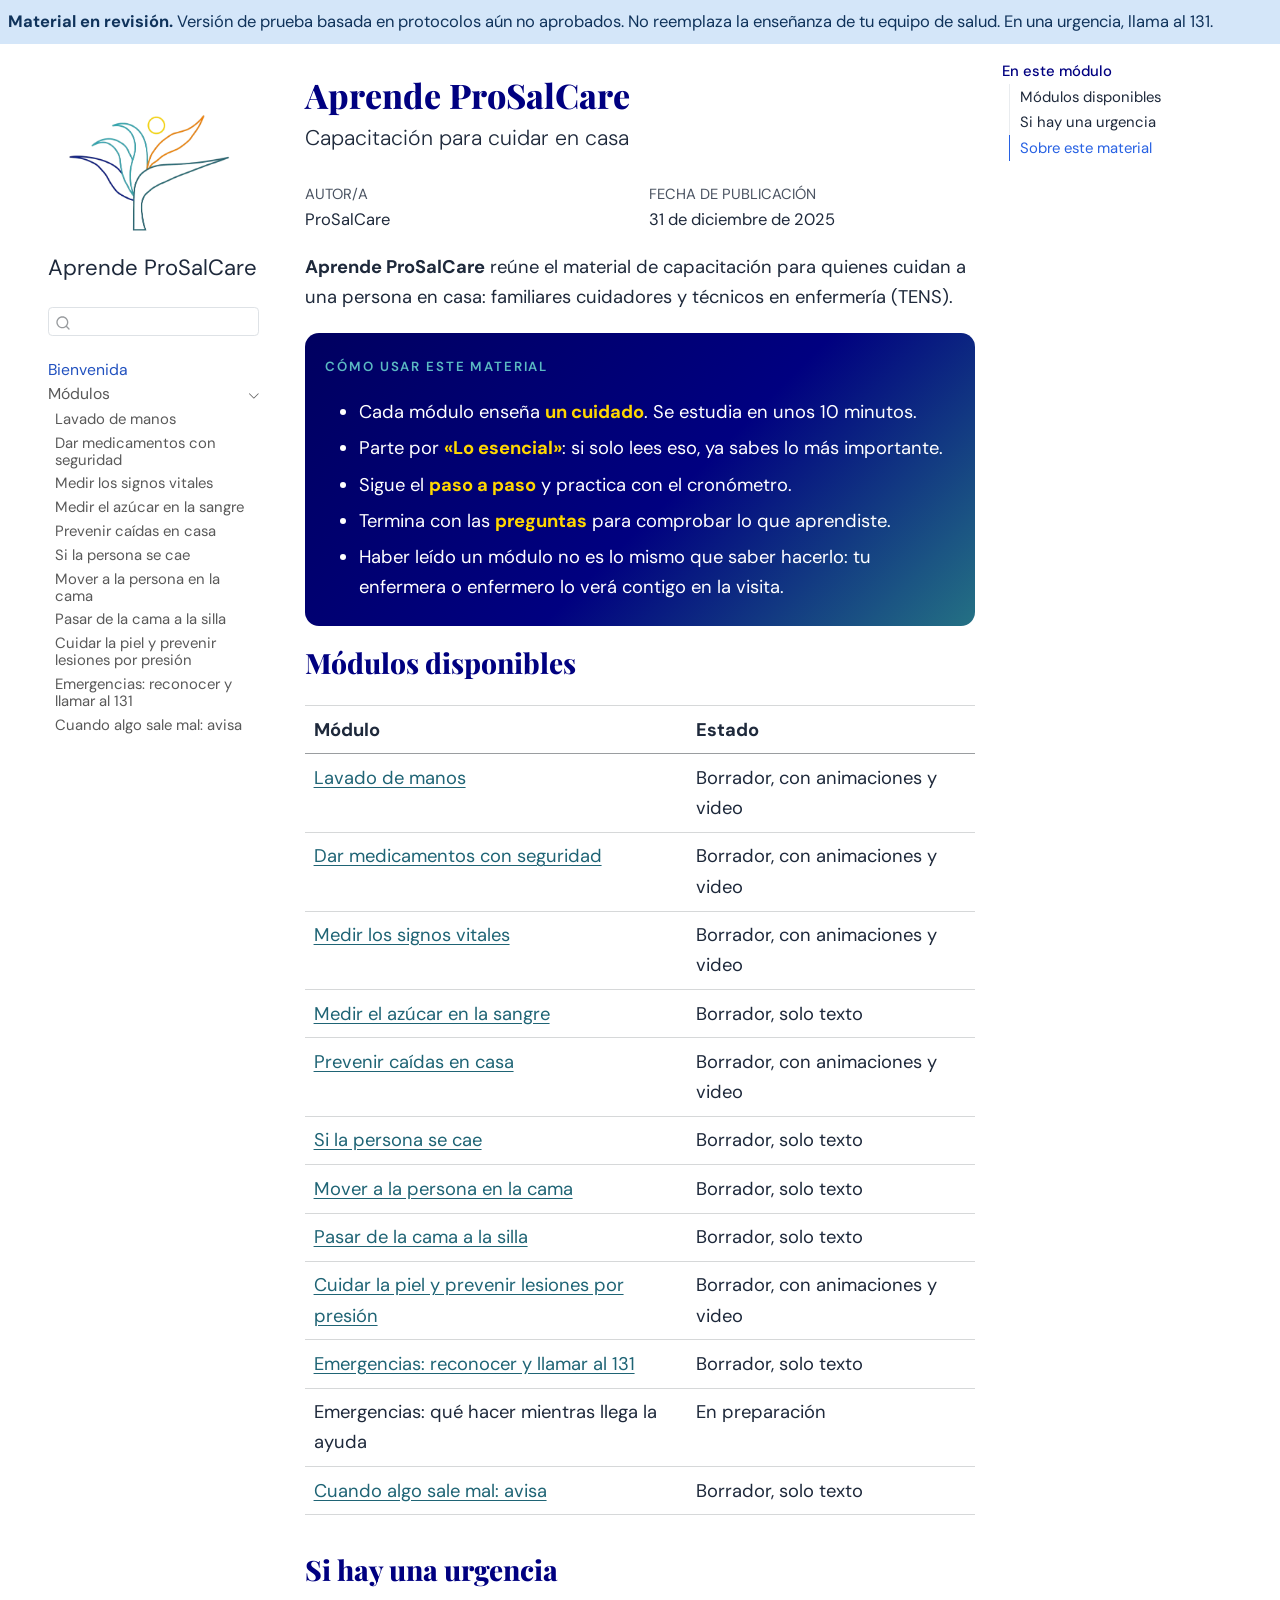
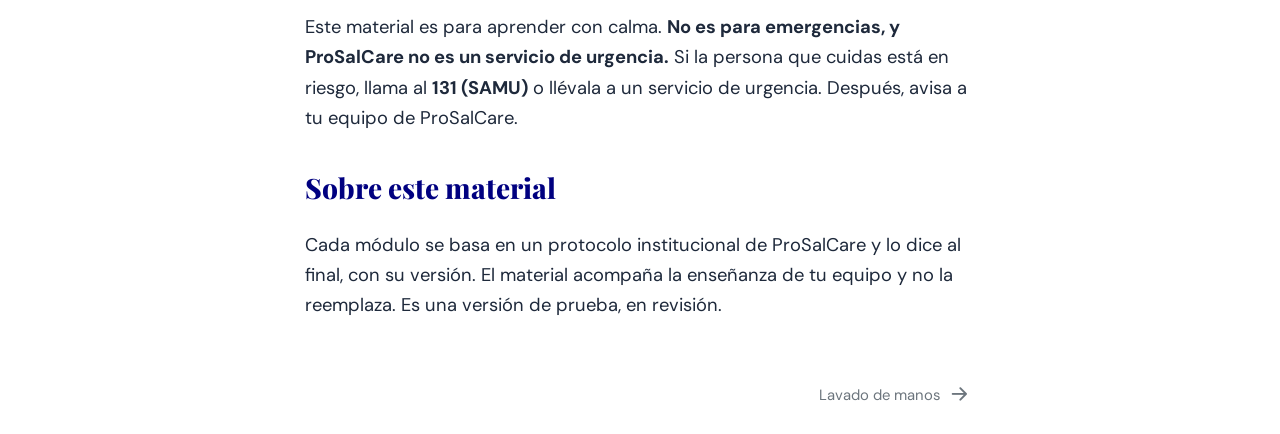
==== commit 9409afa2: "Animaciones, video e interactivo en piel, caídas 1 y signos vitales 1; hoja o registro en medicament" ====
--- a/docs/index.html
+++ b/docs/index.html
@@ -277,7 +277,7 @@
 </tr>
 <tr class="odd">
 <td><a href="./modulos/signos-vitales-1.html">Medir los signos vitales</a></td>
-<td>Borrador, solo texto</td>
+<td>Borrador, con animaciones y video</td>
 </tr>
 <tr class="even">
 <td><a href="./modulos/signos-vitales-2.html">Medir el azúcar en la sangre</a></td>
@@ -285,7 +285,7 @@
 </tr>
 <tr class="odd">
 <td><a href="./modulos/prevencion-de-caidas-1.html">Prevenir caídas en casa</a></td>
-<td>Borrador, solo texto</td>
+<td>Borrador, con animaciones y video</td>
 </tr>
 <tr class="even">
 <td><a href="./modulos/prevencion-de-caidas-2.html">Si la persona se cae</a></td>
@@ -301,7 +301,7 @@
 </tr>
 <tr class="odd">
 <td><a href="./modulos/cuidado-de-la-piel.html">Cuidar la piel y prevenir lesiones por presión</a></td>
-<td>Borrador, solo texto</td>
+<td>Borrador, con animaciones y video</td>
 </tr>
 <tr class="even">
 <td><a href="./modulos/emergencia-y-rescate-1.html">Emergencias: reconocer y llamar al 131</a></td>
--- a/docs/assets/prosalcare.css
+++ b/docs/assets/prosalcare.css
@@ -55,3 +55,8 @@
 table { background: #fff; }
 .origen { font-size: .9rem; color: #5A6678; border-top: 1px solid rgba(30,41,59,.15); padding-top: .8rem; margin-top: 2.5rem; }
 @media print { .practica, .quiz button, #quarto-sidebar, #quarto-margin-sidebar { display: none !important; } }
+
+/* Teléfonos angostos: una tabla ancha se desplaza dentro de sí misma y no empuja la página. */
+@media (max-width: 480px) {
+  main table { display: block; overflow-x: auto; -webkit-overflow-scrolling: touch; }
+}
